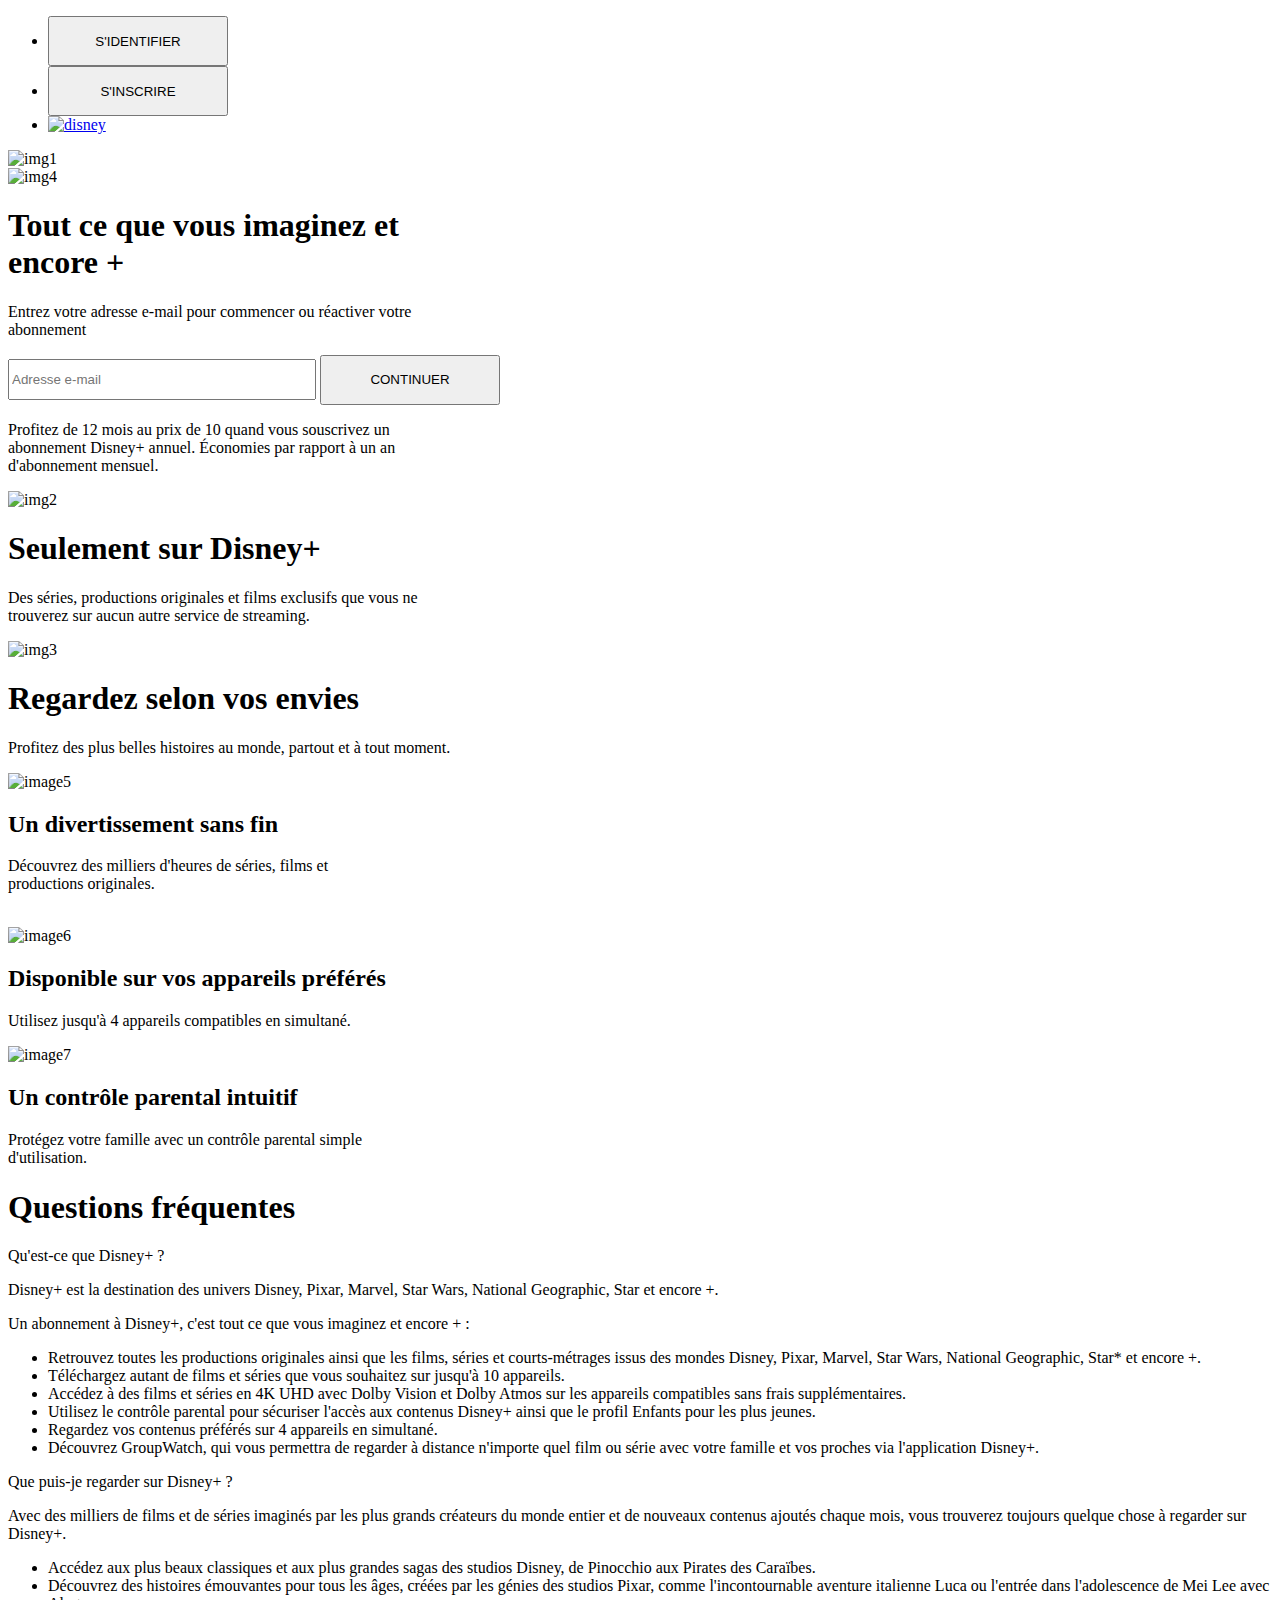
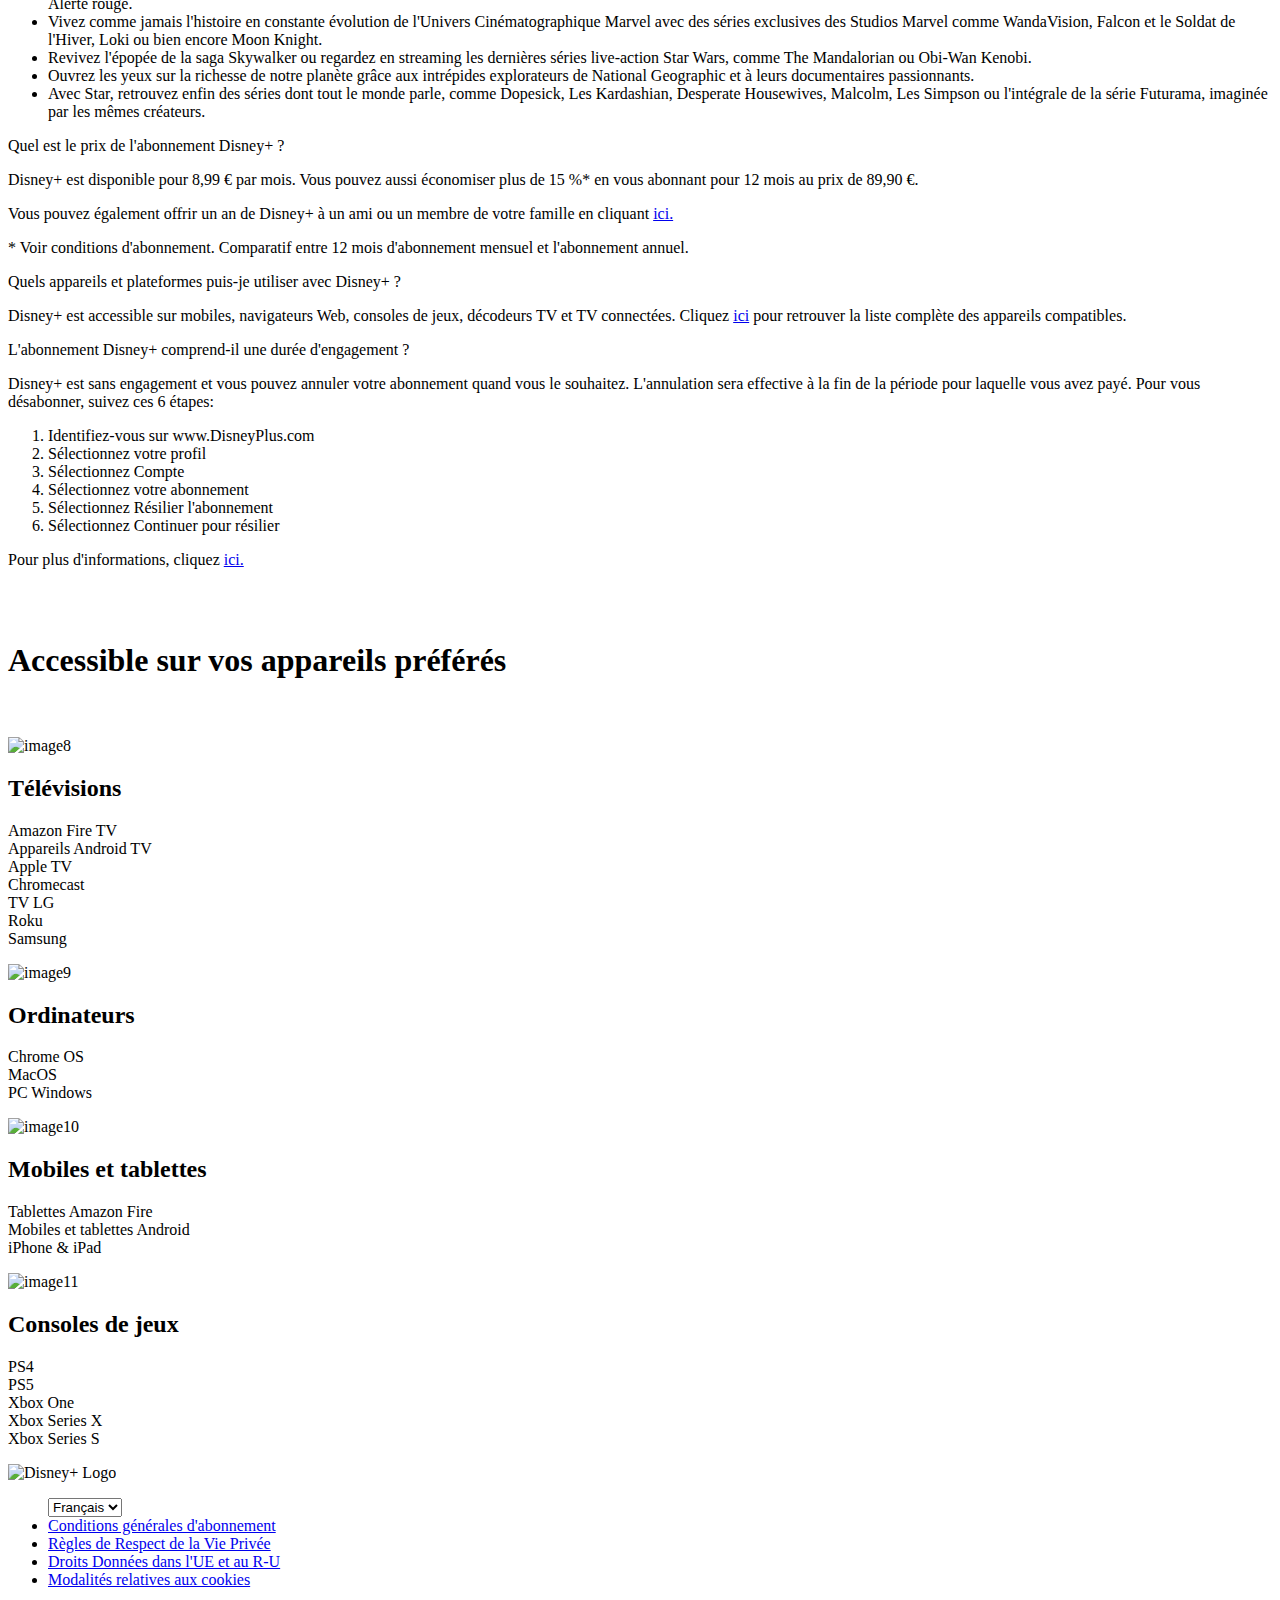
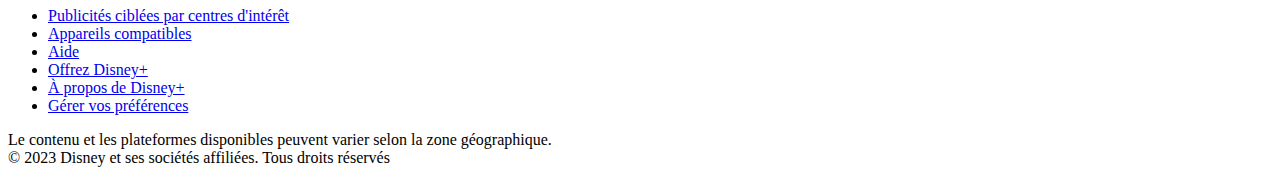
==== index.html @ 378f65bc "index.html" ====
<!DOCTYPE html>
<html lang="fr">

<head>
    <meta charset="UTF-8">
    <meta http-equiv="X-UA-Compatible" content="IE=edge">
    <meta name="viewport" content="width=device-width, initial-scale=1.0">
    <title>Disney Plus Fr</title>
    <link rel="stylesheet" href="./css/normalize.css">
    <link rel="stylesheet" href="./css/disney+fr-ordi.css">
    <script src="./js/disney+fr.js" defer></script>
    <!-- ajouter une icone sur l'onglet -->
    <link rel="shortcut icon" href="img/favicons-disney-plus.png" />
</head>

<body>
    <header>
        <nav>
            <ul>
                <li><input class="bouton2" type="submit" value="S'IDENTIFIER" style=" width: 180px; height: 50px; ">
                </li>
                <li><input class="bouton1" type="submit" value="S'INSCRIRE" style=" width: 180px; height: 50px; "></li>
                <li class="disney"><a href="#"><img src="img/logo-disney-plus.png" alt="disney"></a> </li>
            </ul>
        </nav>
    </header>
    <main>
        <div class="img1">
            <img src="img/background-disney-plus.png" alt="img1">

            <div class="texte1">
                <div class="img4">
                    <img src="img/logo-disney-plus.png" alt="img4">
                </div>

                <h1>Tout ce que vous imaginez et
                    <br> encore +
                </h1>
                <p class="pg1"> Entrez votre adresse e-mail pour commencer ou réactiver votre
                    <br> abonnement
                </p>

                <form class="flex" action="" method="post">
                    <input class="mail" type="text" name="mail" id="id-@ email" placeholder="Adresse e-mail" required
                        style="width: 300px; height: 35px;">

                    <input class="suivant" type="submit" value="CONTINUER" style="width: 180px; height: 50px;">
                </form>

                <p class="pg2"> Profitez de 12 mois au prix de 10 quand vous souscrivez un
                    <br> abonnement Disney+ annuel. Économies par rapport à un an
                    <br>d'abonnement mensuel.
                </p>


            </div>




            <div class="img2">
                <img src="img/andor.jpeg" alt="img2">
                <div class="texte2">
                    <h1>Seulement sur Disney+</h1>
                    <p class="pg"> Des séries, productions originales et films exclusifs que vous ne
                        <br> trouverez sur aucun autre service de streaming.
                    </p>
                </div>
            </div>




            <div class="img3">
                <img src="img/logo-kenobi.jpeg" alt="img3">
                <div class="texte3">
                    <h1>Regardez selon vos envies</h1>
                    <p class="pg"> Profitez des plus belles histoires au monde, partout et à tout moment.
                    </p>
                </div>
            </div>
            <form>
                <div class="image5">
                    <img src="img/logo-bobine.png" alt="image5">
                    <div class="texte">
                        <h2>Un divertissement sans fin</h2>
                        <p class="pg">Découvrez des milliers d'heures de séries, films et <br>productions
                            originales.</p>
                        </br>
                    </div>
                </div>

                <div class="image6">
                    <img src="img/logo-device.png" alt="image6">
                    <div class="texte">
                        <h2>Disponible sur vos appareils préférés</h2>
                        <p class="pg">Utilisez jusqu'à 4 appareils compatibles en simultané.</p>
                    </div>
                </div>

                <div class="image7">
                    <img src="img/logo-parental.png" alt="image7">
                    <div class="texte">
                        <h2>Un contrôle parental intuitif</h2>
                        <p class="pg">Protégez votre famille avec un contrôle parental simple <br>
                            d'utilisation. </p>
                    </div>
                </div>
            </form>


            <section class="faq">
                <h1>Questions fréquentes</h1>
                <div class="menu">
                    <div class="question num-1">
                        <div class="titre">
                            <span>Qu'est-ce que Disney+ ?</span>
                            <div class="plus">
                                <span class="bar bar-one"></span>
                                <span class="bar bar-two"></span>
                            </div>
                        </div>
                        <div class="text">
                            <p>
                                Disney+ est la destination des univers Disney, Pixar, Marvel, Star Wars, National
                                Geographic,
                                Star et encore +.
                            </p>
                            <p>
                                Un abonnement à Disney+, c'est tout ce que vous imaginez et encore + :
                            </p>
                            <ul>
                                <li>
                                    Retrouvez toutes les productions originales ainsi que les films, séries et
                                    courts-métrages
                                    issus des mondes Disney, Pixar, Marvel, Star Wars, National Geographic, Star* et
                                    encore +.
                                </li>
                                <li>
                                    Téléchargez autant de films et séries que vous souhaitez sur jusqu'à 10 appareils.
                                </li>
                                <li>
                                    Accédez à des films et séries en 4K UHD avec Dolby Vision et Dolby Atmos sur les
                                    appareils
                                    compatibles sans frais supplémentaires.
                                </li>
                                <li>
                                    Utilisez le contrôle parental pour sécuriser l'accès aux contenus Disney+ ainsi que
                                    le
                                    profil Enfants pour les plus jeunes.
                                </li>
                                <li>Regardez vos contenus préférés sur 4 appareils en simultané.</li>
                                <li>
                                    Découvrez GroupWatch, qui vous permettra de regarder à distance n'importe quel film
                                    ou série
                                    avec votre famille et vos proches via l'application Disney+.
                                </li>
                            </ul>
                        </div>
                    </div>
                    <div class="question num-2">
                        <div class="titre">
                            <span>Que puis-je regarder sur Disney+ ?</span>
                            <div class="plus">
                                <span class="bar bar-one"></span>
                                <span class="bar bar-two"></span>
                            </div>
                        </div>
                        <div class="text">
                            <p>
                                Avec des milliers de films et de séries imaginés par les plus grands créateurs du monde
                                entier
                                et de nouveaux contenus ajoutés chaque mois, vous trouverez toujours quelque chose à
                                regarder
                                sur Disney+.
                            </p>

                            <ul>
                                <li>
                                    Accédez aux plus beaux classiques et aux plus grandes sagas des studios Disney, de
                                    Pinocchio
                                    aux
                                    Pirates des Caraïbes.
                                </li>
                                <li>
                                    Découvrez des histoires émouvantes pour tous les âges, créées par les génies des
                                    studios
                                    Pixar, comme l'incontournable aventure italienne Luca ou l'entrée dans l'adolescence
                                    de Mei
                                    Lee avec Alerte rouge.
                                </li>
                                <li>
                                    Vivez comme jamais l'histoire en constante évolution de l'Univers Cinématographique
                                    Marvel
                                    avec des séries exclusives des Studios Marvel comme WandaVision, Falcon et le Soldat
                                    de
                                    l'Hiver, Loki ou bien encore Moon Knight.
                                </li>
                                <li>
                                    Revivez l'épopée de la saga Skywalker ou regardez en streaming les dernières séries
                                    live-action Star Wars, comme The Mandalorian ou Obi-Wan Kenobi.
                                </li>
                                <li>
                                    Ouvrez les yeux sur la richesse de notre planète grâce aux intrépides explorateurs
                                    de
                                    National Geographic et à leurs documentaires passionnants.
                                </li>
                                <li>
                                    Avec Star, retrouvez enfin des séries dont tout le monde parle, comme Dopesick, Les
                                    Kardashian, Desperate Housewives, Malcolm, Les Simpson ou l'intégrale de la série
                                    Futurama,
                                    imaginée par les mêmes créateurs.
                                </li>
                            </ul>
                        </div>
                    </div>
                    <div class="question num-3">
                        <div class="titre">
                            <span>Quel est le prix de l'abonnement Disney+ ?</span>
                            <div class="plus">
                                <span class="bar bar-one"></span>
                                <span class="bar bar-two"></span>
                            </div>
                        </div>
                        <div class="text">
                            <p>
                                Disney+ est disponible pour 8,99 € par mois. Vous pouvez aussi économiser plus de 15 %*
                                en vous
                                abonnant pour 12 mois au prix de 89,90 €.
                            </p>
                            <p>
                                Vous pouvez également offrir un an de Disney+ à un ami ou un membre de votre famille en
                                cliquant
                                <a href="#" class="link">ici.</a>
                            </p>
                            <p>
                                * Voir conditions d'abonnement. Comparatif entre 12 mois d'abonnement mensuel et
                                l'abonnement
                                annuel.
                            </p>
                        </div>
                    </div>
                    <div class="question num-4">
                        <div class="titre">
                            <span>Quels appareils et plateformes puis-je utiliser avec Disney+ ?</span>
                            <div class="plus">
                                <span class="bar bar-one"></span>
                                <span class="bar bar-two"></span>
                            </div>
                        </div>
                        <div class="text">
                            <p>
                                Disney+ est accessible sur mobiles, navigateurs Web, consoles de jeux, décodeurs TV et
                                TV
                                connectées. Cliquez
                                <a class="link" href="#">ici</a> pour retrouver la liste complète des appareils
                                compatibles.
                            </p>
                        </div>
                    </div>
                    <div class="question num-5">
                        <div class="titre">
                            <span>L'abonnement Disney+ comprend-il une durée d'engagement ?</span>
                            <div class="plus">
                                <span class="bar bar-one"></span>
                                <span class="bar bar-two"></span>
                            </div>
                        </div>
                        <div class="text">
                            <p>
                                Disney+ est sans engagement et vous pouvez annuler votre abonnement quand vous le
                                souhaitez.
                                L'annulation sera effective à la fin de la période pour laquelle vous avez payé. Pour
                                vous
                                désabonner, suivez ces 6 étapes:
                            </p>

                            <ol>
                                <li>Identifiez-vous sur www.DisneyPlus.com</li>
                                <li>Sélectionnez votre profil</li>
                                <li>Sélectionnez Compte</li>
                                <li>Sélectionnez votre abonnement</li>
                                <li>Sélectionnez Résilier l'abonnement</li>
                                <li>Sélectionnez Continuer pour résilier</li>
                            </ol>
                            <p>Pour plus d'informations, cliquez <a href="#" class="link">ici.</a></p>
                        </div>
                    </div>
                </div>
            </section>
            </footer>



            <br><br>
            <!-- Accessible sur vos appareils préférés -->
            <div class="texte">
                <h1>Accessible sur vos appareils préférés</h1>
            </div>
            <br><br>
            <form>
                <div class="image8">
                    <img src="img/logo-tv.png" alt="image8">
                    <div class="texte">
                        <h2>Télévisions</h2>
                        <p class="pg">Amazon Fire TV <br>
                            Appareils Android TV <br>
                            Apple TV <br>
                            Chromecast <br>
                            TV LG <br>
                            Roku <br>
                            Samsung</p>
                    </div>
                </div>
                <div class="image9">
                    <img src="img/logo-ordinateur.png" alt="image9">
                    <div class="texte">
                        <h2>Ordinateurs</h2>
                        <p class="pg">Chrome OS <br>
                            MacOS <br>
                            PC Windows </p>
                    </div>
                </div>

                <div class="image10">
                    <img src="img/logo-ecran-portable.png" alt="image10">
                    <div class="texte">
                        <h2>Mobiles et tablettes</h2>
                        <p class="pg">Tablettes Amazon Fire <br>
                            Mobiles et tablettes Android <br>
                            iPhone & iPad</p>
                    </div>
                </div>

                <div class="image11">
                    <img src="img/logo-manette-jeu.png" alt="image11">
                    <div class="texte">
                        <h2>Consoles de jeux</h2>
                        <p class="pg">PS4 <br>
                            PS5 <br>
                            Xbox One <br>
                            Xbox Series X <br>
                            Xbox Series S</p>
                    </div>
                </div>
            </form>


    </main>
    <!-- fin de page -->
    <footer>
        <img src="img/logo-disney-plus.png" alt="Disney+ Logo" class="logo" />
        <ul class="footer-links">
            <select name="lang" id="lang-select">
                <option value="francais">Français</option>
                <option value="projet-disney+-en.html">English</option>
            </select>
            <li><a href="https://www.disneyplus.com/fr-fr/legal/conditions-g%C3%A9n%C3%A9rales-d'abonnement">
                    Conditions générales d'abonnement</a></li>
            <li><a href="https://www.disneyplus.com/fr-fr/legal/r%C3%A8gles-de-respect-de-la-vie-priv%C3%A9e">
                    Règles de Respect de la Vie Privée</a></li>
            <li><a href="https://www.disneyplus.com/fr-fr/legal/droits-donn%C3%A9es-dans-l'ue-et-au-r-u">
                    Droits Données dans l'UE et au R-U</a></li>
            <li><a href="https://www.disneyplus.com/fr-fr/legal/modalit%C3%A9s-relatives-aux-cookies">Modalités
                    relatives aux cookies</a></li>
            <br>
            <li><a href="https://preferences-mgr.trustarc.com/?pid=disney01&aid=disneyplusemea01&type=disneyplusemea">Publicités
                    ciblées par centres d'intérêt</a></li>
            <li><a href="https://help.disneyplus.com/csp?id=csp_article_content&article=devices-supported">Appareils
                    compatibles</a></li>
            <li><a href="https://help.disneyplus.com/csp">Aide</a></li>
            <li><a href="https://www.disneyplus.com/fr-fr/welcome/gift-subscription">Offrez Disney+</a></li>
            <li><a href="https://help.disneyplus.com/csp?id=csp_article_content&article=introduction">À propos de
                    Disney+</a></li>
            <li><a href="#">Gérer vos préférences</a></li>
        </ul>
        <p class="pg-end">Le contenu et les plateformes disponibles peuvent varier selon la zone géographique. <br>
        © 2023 Disney et ses sociétés affiliées. Tous droits réservés </p>
    </footer>

</body>

</html>
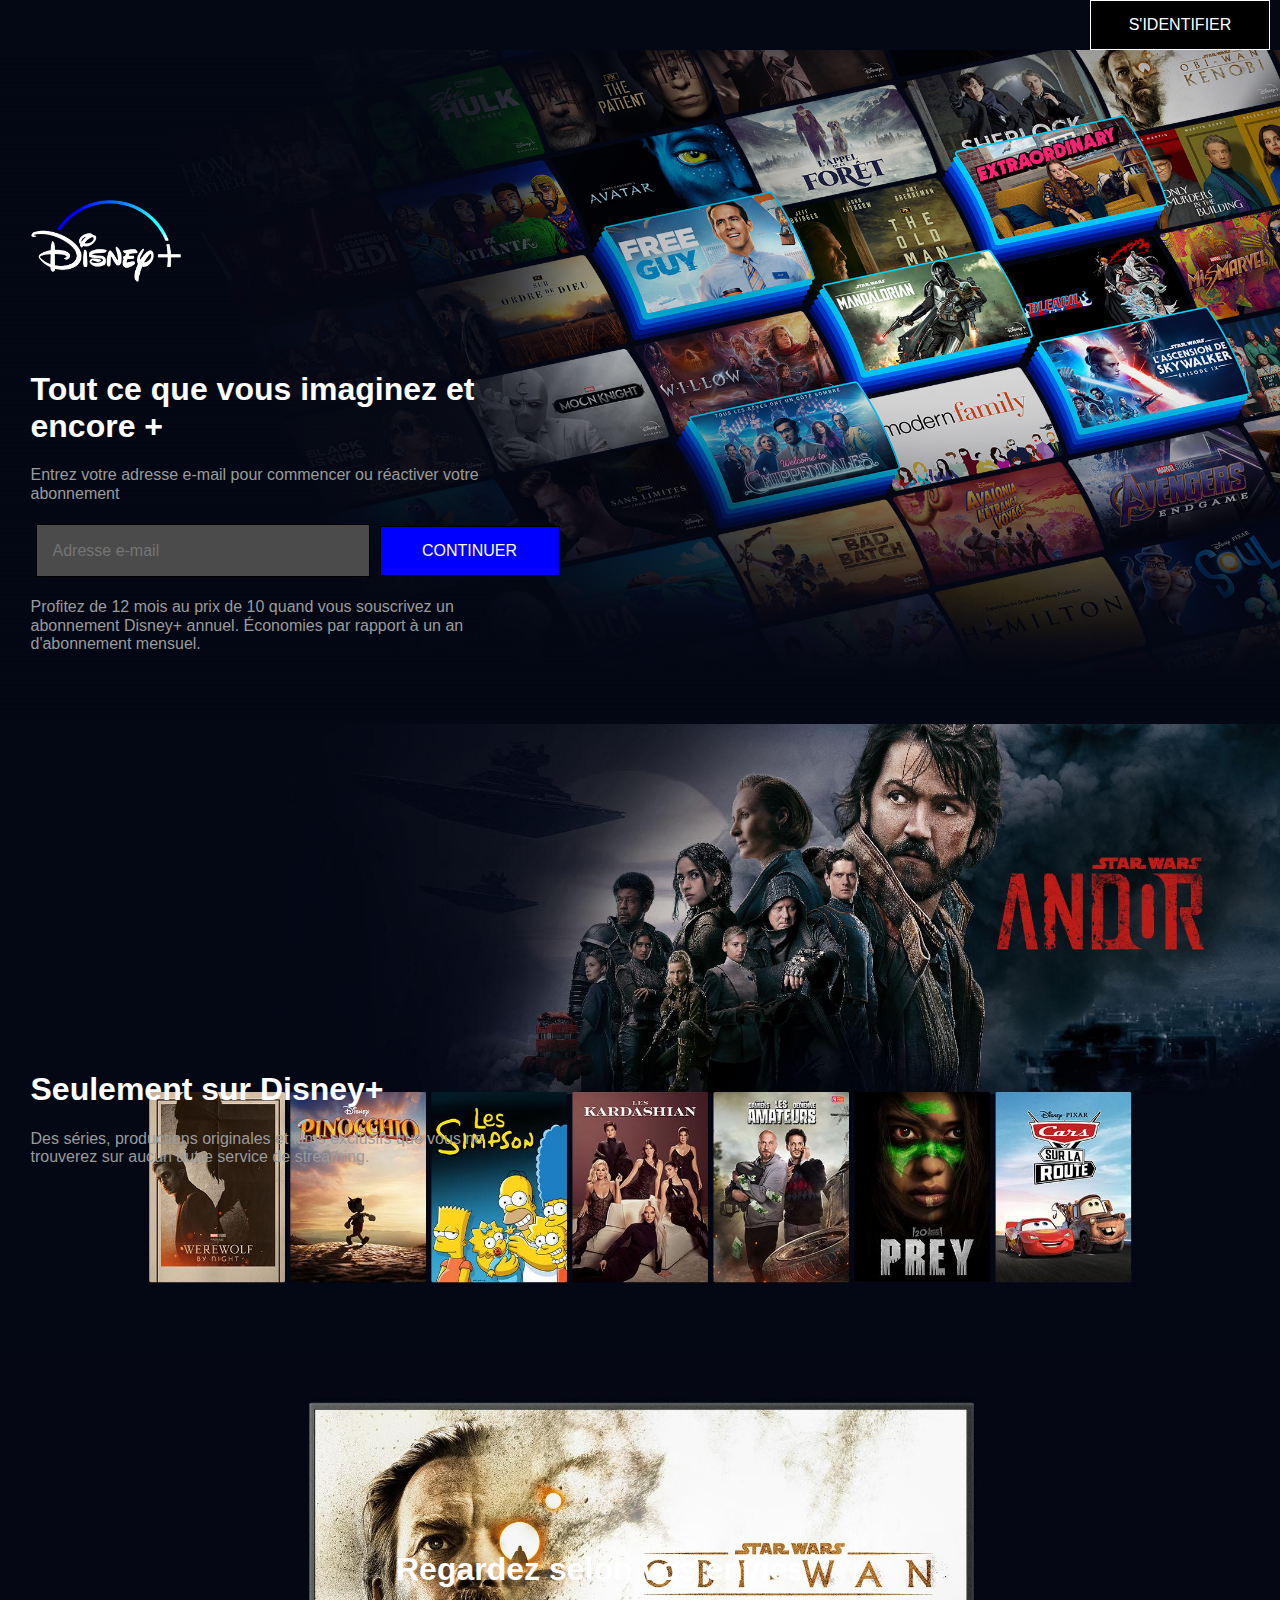
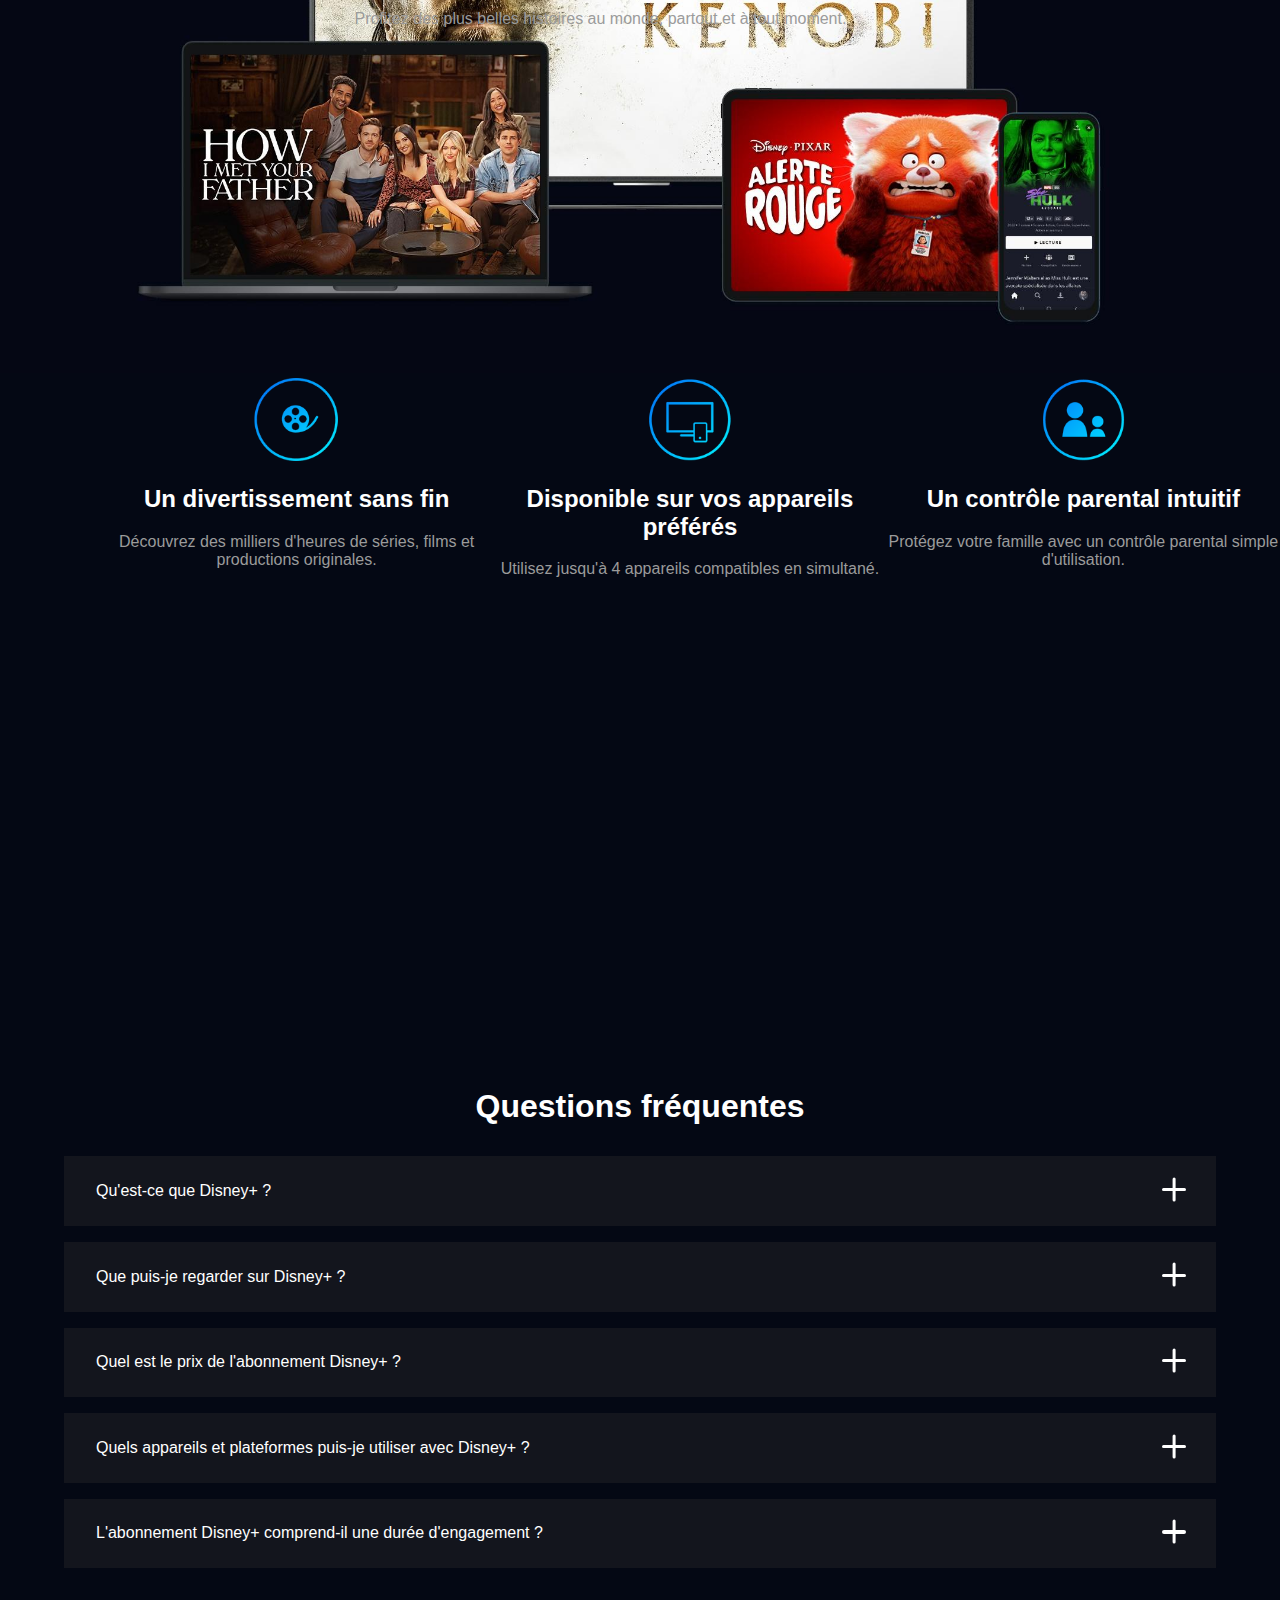
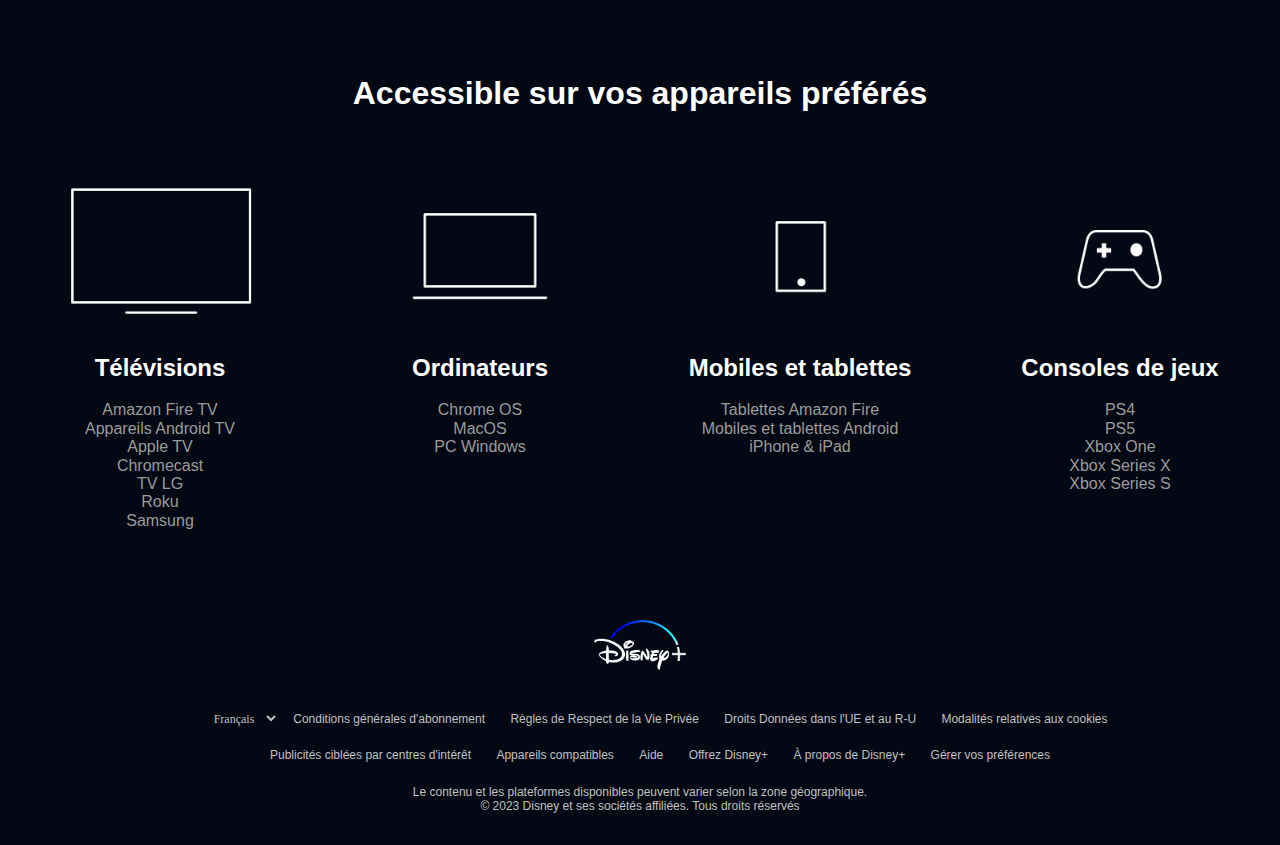
==== commit 525412b9: "Update index.html" ====
--- a/index.html
+++ b/index.html
@@ -5,7 +5,7 @@
     <meta charset="UTF-8">
     <meta http-equiv="X-UA-Compatible" content="IE=edge">
     <meta name="viewport" content="width=device-width, initial-scale=1.0">
-    <title>Disney Plus Fr</title>
+    <title>Disney+ | Films, séries, productions originales en streaming</title>
     <link rel="stylesheet" href="./css/normalize.css">
     <link rel="stylesheet" href="./css/disney+fr-ordi.css">
     <script src="./js/disney+fr.js" defer></script>
--- a/css/disney+fr-ordi.css
+++ b/css/disney+fr-ordi.css
@@ -0,0 +1,660 @@
+.bouton2{
+    color: white;
+    background-color: black;
+    font-family: Arial, Helvetica, sans-serif;
+    cursor: pointer;
+    border: 1px solid white;
+}
+
+a {
+    text-decoration: none;
+    color: #fff;
+    font-family: Arial, Helvetica, sans-serif;
+}
+
+header {
+    position: fixed;
+    top: 0;
+    left: 0;
+    width: 100%;
+    background-color: #040814;
+    z-index: 9999;
+}
+
+body {
+    background-color: #040814;
+}
+
+nav ul {
+    list-style: none;
+    margin: 0;
+    padding: 0;
+    text-align: right;
+}
+
+nav li {
+    display: inline-block;
+    position: relative;
+}
+/*Pour positionner les boutons et le logo*/
+
+nav li:nth-child(1){
+    margin-right: 10px;
+}
+
+nav li:nth-child(2) {
+    position: absolute;
+    top: 0;
+    right: 0;
+    margin-right: 200px;
+}
+
+nav li:nth-child(2) input {
+    background-color: blue;
+    color: white;
+    font-family: Arial, Helvetica, sans-serif;
+    border: none;
+    padding: 10px 20px;
+    font-size: 16px;
+    cursor: pointer;
+}
+nav li.disney {
+    display: none;
+    position: absolute;
+    top: 0;
+    left: 0;
+    cursor: pointer;
+}
+
+nav li.disney img {
+    height: 50px;
+    max-width: 100%;
+}
+
+/*Faire disparaitre et apparaitre le boutons et le logo quand on défile la page*/
+.bouton1{
+    display: none;
+}
+
+.scrolled nav li.disney{
+    display: inline-block;
+
+}
+
+.image {
+    display: flex;
+    flex-direction: column;
+    height: 100vh;
+}
+
+img {
+    width: 100%;
+    height: auto;
+    object-fit: cover;
+}
+
+.identifier {
+    color: white;
+    background-color: black;
+    font-family: Arial, Helvetica, sans-serif;
+    /* curseur de la souris qui pointe pour une intéraction */
+    cursor: pointer;
+    float: right;
+    border: 1px solid white;
+}
+
+.pg-end {
+    font-family: Arial, Helvetica, sans-serif;
+}
+
+.pg {
+    color: rgb(155, 155, 155);
+    font-family: Arial, Helvetica, sans-serif;
+}
+
+.pg1 {
+    color: rgb(155, 155, 155);
+}
+
+.pg2 {
+    color: rgb(155, 155, 155);
+}
+
+form {
+    display: flex;
+    align-items: center;
+}
+
+.suivant {
+    background-color: blue;
+    display: inline-block;
+    vertical-align: middle;
+    text-align: center;
+    cursor: pointer;
+    margin: 5px;
+    text-decoration: none;
+    border: black 1px solid;
+    color: white;
+    height: 40px;
+    padding: 8px 16px;
+    font-family: Arial, Helvetica, sans-serif;
+    display: flex;
+    flex-wrap: wrap;
+
+}
+
+.mail {
+    background-color: rgb(75, 75, 75);
+    display: inline-block;
+    vertical-align: middle;
+    margin: 5px;
+    text-decoration: none;
+    border: black 1px solid;
+    height: 40px;
+    padding: 8px 16px;
+    font-family: Arial, Helvetica, sans-serif;
+    display: flex;
+    flex-wrap: wrap;
+
+}
+
+.texte1 {
+    position: absolute;
+    font-family: Arial, Helvetica, sans-serif;
+    margin: 0 auto;
+    left: 0;
+    right: 579px;
+    top: 200px;
+    color: white;
+    width: 50%;
+}
+
+.texte2 {
+    position: absolute;
+    font-family: Arial, Helvetica, sans-serif;
+    margin: 0 auto;
+    left: 0;
+    right: 579px;
+    top: 1050px;
+    color: white;
+    width: 50%;
+}
+
+.texte3 {
+    position: absolute;
+    font-family: Arial, Helvetica, sans-serif;
+    margin: 0 auto;
+    left: 0;
+    right: 79px;
+    top: 1530px;
+    color: white;
+    width: 50%;
+    text-align: center;
+}
+
+.texte {
+    font-family: Arial, Helvetica, sans-serif;
+    color: white;
+    text-align: center;
+}
+
+
+.img4 {
+    width: 150px;
+    height: 150px;
+}
+
+.image5 {
+    margin-left: 100px;
+    width: 550px;
+    height: 550px;
+}
+
+
+
+.image6 {
+    width: 550px;
+    height: 550px;
+    margin-right: 550px;
+}
+
+
+
+.image7 {
+    width: 550px;
+    height: 550px;
+    margin-left: -550px;
+}
+
+.image8 {
+    width: 450px;
+    height: 450px;
+   
+}
+
+.image9 {
+    width: 450px;
+    height: 450px;
+    margin-right: 550px;
+}
+
+.image10 {
+    width: 450px;
+    height: 450px;
+    margin-left: -550px;
+}
+
+.image11 {
+    width: 450px;
+    height: 450px;
+   
+}
+
+.faq {
+    width: 90%;
+    margin: 0 auto;
+    margin-top: 160px;
+}
+.faq h1 {
+    font-size: 38,4px;
+    text-align: center;
+    margin-bottom: 32px;
+    color: #fff;
+    font-family: Arial, Helvetica, sans-serif;
+}
+.menu {
+    color: silver;
+    margin: 0 auto;
+    width: 100%;
+    margin-bottom: 48px;
+}
+.question {
+    background-color: #13151d;
+    padding: 1.6em 2em;
+    margin-bottom: 16px;
+    cursor: pointer;
+}
+.question .titre {
+    font-size: 20,8px;
+    font-weight: 500;
+    color: #fff;
+    position: relative;
+    font-family: Arial, Helvetica, sans-serif;
+}
+.plus {
+    position: absolute;
+    z-index: 5;
+    right: -0.2%;
+    bottom: 50%;
+}
+/*Afficher le plus et le positionner*/
+.plus .bar {
+    width: 24px;
+    height: 3.2px;
+    display: block;
+    background-color: #fff;
+    border-radius: 5px;
+    position: relative;
+}
+.plus .bar-one {
+    top: 3px;
+    transform: rotate(90deg);
+}
+/*L'animation est activé quand on click */
+.plus.active .bar-one {
+    opacity: 0;
+}
+.plus.active .bar-two {
+    left: 20%;
+}
+/*On ne voit pas le texte quand on ne click pas*/
+.text {
+    font-size: 20.8px;
+    opacity: 0;
+    height: 0;
+}
+.text p {
+    margin: 0;
+    padding: 0;
+}
+/*Le texte apparait quand on click*/
+.text.active {
+    opacity: 1;
+    height: auto;
+    font-family: Arial, Helvetica, sans-serif;
+}
+.text.active p {
+    margin: 27.2px ;
+    font-family: Arial, Helvetica, sans-serif;
+}
+
+.text ol {
+    margin-left: 20.8px;
+    font-family: Arial, Helvetica, sans-serif;
+}
+.text ul li,
+.text ol li {
+    margin: 16px;
+    font-family: Arial, Helvetica, sans-serif;
+}
+
+
+footer {
+    width: 90%;
+    margin: 0 auto;
+    text-align: center;
+    color: silver;
+    font-size: 12px;
+    position: relative;
+    z-index: 2;
+    margin-bottom: 32px;
+}
+footer .logo {
+    width: 8%;
+    margin-bottom: 16px;
+}
+footer a {
+    color: silver;
+}
+footer a:hover,
+footer a:active {
+    color: #fff;
+}
+#lang-select {
+    background-color: transparent;
+    color: silver;
+    padding: 0.3em 0.7em;
+    border: none;
+    cursor: pointer;
+}
+/*Quand on click sur Français on a le choix entre français et anglais avec un fond blanc*/
+#lang-select:focus-visible {
+    border: 1px solid ;
+    color: #fff;
+    border-radius: 2px;
+}
+#lang-select option {
+    color: #000;
+}
+.footer-links li {
+    display: inline-block;
+    margin: 11.2px;
+}
+.footer-links li a {
+    font-size: 12px;
+}
+
+footer div:first-of-type a {
+    margin: 12.8px;
+}
+
+
+
+@media screen and (min-width: 480px) and (max-width: 1024px) {
+        img{
+            background-size: 100% auto;
+        }
+   
+        .texte1{
+            position: static;
+            transform: none;
+            text-align: center;
+        }
+   
+        .texte1 img{
+            position: absolute;
+            top: 290px;
+            max-width: 30%;
+            height: auto;
+            text-align: center;
+        }
+   
+   
+        .texte1 h1{
+            position: absolute;
+            top: 400px;
+            font-size: 24px;
+            white-space: nowrap;
+        }
+       
+   
+        .texte1 p{
+            font-size: 16px;
+            white-space: nowrap;
+        }
+   
+        .pg1{
+            position: absolute;
+            top: 460px;
+            font-size: 16px;
+            white-space: nowrap;
+        }
+   
+   
+        .texte1 input{
+            font-size: 16px;
+            padding: 10px 20px;
+            border-radius: 5px;
+   
+        }
+   
+        .mail{
+            position: absolute;
+            top: 540px;
+        }
+   
+        .suivant{
+            position: absolute;
+            top: 540px;
+            right: 50px;
+        }  
+   
+        .texte2{
+            margin-left: 10px;
+            white-space: nowrap;
+        }
+   
+        .texte2{
+            position: absolute;
+            top: 760px;
+        }
+   
+        .texte3 h1{
+            white-space: nowrap;
+            position: absolute;
+            top: -320px;
+            left: 50px;
+            text-align: center;
+        }
+   
+        .texte3 p{
+            position: absolute;
+            top: -280px;
+            white-space: nowrap;
+        }
+   
+        .texte3{
+            position: absolute;
+            transform: none;
+            text-align: center;
+            top: 1310px;
+        }
+    }
+   
+
+
+@media screen and (max-width: 480px) {
+    .texte1{
+        position: relative;
+        text-align: center;
+    }
+
+    .texte1 img{
+        position: absolute;
+        top: -300px;
+        max-width: 50%;
+        height: auto;
+        text-align: center;
+    }
+
+    .texte1 h1{
+        position: absolute;
+        top: -260px;
+        font-size: 14px;
+        white-space: nowrap;
+    }
+
+    .pg1{
+        font-size: 12px;
+        white-space: nowrap;
+        position: absolute;
+        top: -220px;
+        left: -20px;
+    }
+
+    .mail{
+        position: absolute;
+        top: -185px;
+        left: -30px;
+    }
+
+    .suivant{
+        position: absolute;
+        top: -128px;
+        left: -27px;
+    }
+
+    .pg2{
+        font-size: 12px;
+        white-space: nowrap;
+        position: absolute;
+        top: -85px;
+        left: -30px;
+    }
+
+    .texte2 h1{
+        text-align: center;
+        position: absolute;
+        top: -600px;
+        font-size: 14px;
+        white-space: nowrap;
+        right: -70px;
+    }
+
+    .texte2 p{
+        text-align: center;
+        position: absolute;
+        top: -560px;
+        font-size: 14px;
+        white-space: nowrap;
+        right: -130px;
+    }
+
+    .texte3 h1{
+        text-align: center;
+        position: absolute;
+        top: -820px;
+        font-size: 14px;
+        white-space: nowrap;
+        right: -50px;
+    }
+
+    .texte3 p{
+        text-align: center;
+        position: absolute;
+        top: -800px;
+        font-size: 12px;
+        white-space: nowrap;
+        left: -10px;
+    }
+
+    form{
+        display: flex;
+        flex-direction: column;
+        gap: 0;
+    }
+
+    .image5{
+        order: 1;
+   
+    }
+
+    .image6{
+        order: 2;
+        margin-right: auto;
+        position: absolute;
+        top: 250px;
+    }
+
+    .image7{
+        order: 3;
+        margin-left: auto;
+        position: absolute;
+        top: 500px;
+    }
+
+    .faq {
+        width: 95%;
+    }
+    .plus {
+        right: -3%;
+        bottom: 50%;
+    }
+    .plus .bar {
+        width: 1.3rem;
+    }
+   
+    footer .logo {
+        width: 25%;
+    }
+    .num-5 .titre span {
+        width: 90%;
+        display: inline-block;
+    }
+    .num-5 .plus {
+        position: absolute;
+        z-index: 5;
+        right: -3%;
+        bottom: 50%;
+    }
+
+    .num-5 .plus .bar {
+        width: 1.3rem;
+        height: 0.2rem;
+        display: block;
+        background-color: var(--primary-text-color);
+        border-radius: 5px;
+        position: relative;
+    }
+    .num-5 .plus .bar-one {
+        top: 3px;
+        transform: rotate(90deg);
+    }
+
+    .num-5 .plus.active .bar-one {
+        opacity: 0;
+    }
+    .num-5 .plus.active .bar-two {
+        left: 20%;
+    }
+
+
+    footer div:first-of-type {
+        margin: 1.5rem 0;
+    }
+
+    .footer-links {
+        width: 100%;
+    }
+    .footer-links li {
+        display: inline-block;
+        margin: 0 0.7rem;
+    }
+    .footer-links li a {
+        font-size: 0.7rem;
+        line-height: 2.5rem;
+    }
+    footer .logo {
+        width: 20%;
+    }
+}
